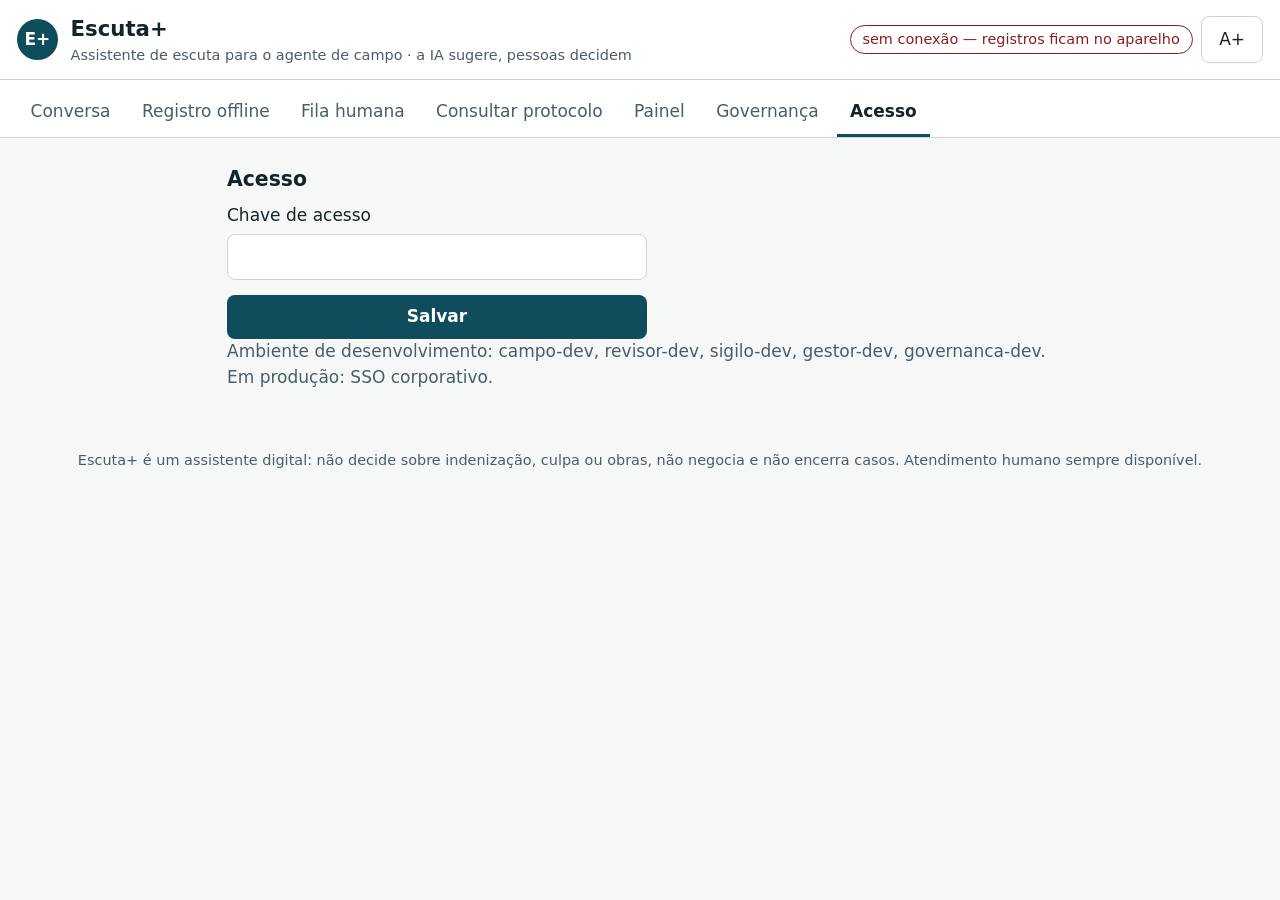
==== frontend/index.html @ 160355a7 "Implementa o agente Escuta+ (MVP seguro da spec v1.0, §18.5) Backend FastAPI + PWA do agente de camp" ====
<!DOCTYPE html>
<html lang="pt-BR">
<head>
  <meta charset="UTF-8">
  <meta name="viewport" content="width=device-width, initial-scale=1">
  <meta name="theme-color" content="#0f4c5c">
  <title>Escuta+ · Agente de campo</title>
  <link rel="manifest" href="manifest.webmanifest">
  <link rel="icon" href="icone.svg" type="image/svg+xml">
  <link rel="stylesheet" href="styles.css">
</head>
<body>
  <a class="pular" href="#conteudo">Pular para o conteúdo</a>
  <header class="topo">
    <div class="marca">
      <span class="logo" aria-hidden="true">E+</span>
      <div>
        <h1>Escuta+</h1>
        <p class="sub">Assistente de escuta para o agente de campo · a IA sugere, pessoas decidem</p>
      </div>
    </div>
    <div class="estado">
      <span id="conexao" class="pilula" role="status" aria-live="polite">verificando conexão…</span>
      <span id="pendentes" class="pilula" hidden></span>
      <button id="fonte" class="botao-sec" type="button" aria-pressed="false" title="Aumentar o tamanho do texto">A+</button>
    </div>
  </header>

  <nav class="abas" aria-label="Seções">
    <button role="tab" aria-selected="true" data-aba="conversa">Conversa</button>
    <button role="tab" aria-selected="false" data-aba="registro">Registro offline</button>
    <button role="tab" aria-selected="false" data-aba="fila">Fila humana</button>
    <button role="tab" aria-selected="false" data-aba="status">Consultar protocolo</button>
    <button role="tab" aria-selected="false" data-aba="painel">Painel</button>
    <button role="tab" aria-selected="false" data-aba="gov">Governança</button>
    <button role="tab" aria-selected="false" data-aba="config">Acesso</button>
  </nav>

  <div id="alerta-emergencia" class="emergencia" role="alert" hidden>
    <strong>Possível emergência.</strong> Oriente a ligar agora:
    <a href="tel:192">SAMU 192</a> · <a href="tel:193">Bombeiros 193</a> · <a href="tel:190">Polícia 190</a> ·
    <a href="tel:199">Defesa Civil 199</a> · <a href="tel:180">Mulher 180</a> · <a href="tel:100">Direitos Humanos 100</a>.
    O assistente não envia resgate. O registro sai com marcador de emergência e aciona a fila prioritária.
  </div>

  <main id="conteudo">
    <!-- CONVERSA -->
    <section id="aba-conversa" class="aba" aria-labelledby="t-conversa">
      <h2 id="t-conversa">Conversa assistida</h2>
      <p class="ajuda">Digite o que a pessoa disser, com as palavras dela. A pessoa pode pedir atendimento humano a qualquer momento.</p>
      <div id="chat" class="chat" role="log" aria-live="polite" aria-relevant="additions"></div>
      <div id="opcoes" class="opcoes" aria-label="Respostas rápidas"></div>
      <form id="form-chat" class="linha-envio" autocomplete="off">
        <label for="entrada" class="sr">Mensagem</label>
        <textarea id="entrada" rows="2" placeholder="Escreva aqui…" required></textarea>
        <button type="submit" class="botao">Enviar</button>
      </form>
      <div class="acoes-chat">
        <button id="nova-conversa" type="button" class="botao-sec">Nova conversa</button>
        <button id="pedir-pessoa" type="button" class="botao-sec">Pessoa pediu atendimento humano</button>
        <label class="botao-sec arquivo">Anexar foto/arquivo<input id="anexo-chat" type="file" accept="image/*,audio/*,video/*,application/pdf" hidden></label>
      </div>
    </section>

    <!-- REGISTRO OFFLINE -->
    <section id="aba-registro" class="aba" hidden aria-labelledby="t-registro">
      <h2 id="t-registro">Registro assistido (funciona sem internet)</h2>
      <p class="ajuda">O registro fica guardado cifrado neste aparelho e é enviado quando a rede voltar — sem duplicar. O código de consulta é gerado aqui e entregue à pessoa na hora.</p>
      <form id="form-registro" class="grade">
        <label>Relato (palavras da pessoa) <span class="obr">obrigatório se não houver áudio</span>
          <textarea id="r-relato" rows="5"></textarea>
        </label>
        <fieldset>
          <legend>Áudio (cidadão de primeira classe)</legend>
          <button id="gravar" type="button" class="botao-sec">● Gravar áudio</button>
          <span id="gravando" role="status"></span>
          <audio id="previa" controls hidden></audio>
          <label>Transcrição feita pelo agente (opcional)
            <textarea id="r-transcricao" rows="3"></textarea>
          </label>
          <label class="check"><input id="r-transcricao-ok" type="checkbox"> Li a transcrição para a pessoa e ela confirmou</label>
        </fieldset>
        <label>Local aproximado (comunidade, rua, referência)
          <input id="r-local" type="text" maxlength="200">
        </label>
        <label>Desde quando acontece
          <input id="r-desde" type="text" maxlength="200">
        </label>
        <fieldset>
          <legend>Identificação (a pessoa escolhe)</legend>
          <label class="check"><input type="radio" name="modo" value="anonimo" checked> Sem identificação (recebe protocolo + código)</label>
          <label class="check"><input type="radio" name="modo" value="sigiloso"> Sigilo (nome protegido)</label>
          <label class="check"><input type="radio" name="modo" value="identificado"> Identificada</label>
          <div id="campos-id" hidden>
            <label>Nome <input id="r-nome" type="text" maxlength="120"></label>
            <label>Contato para retorno <input id="r-contato" type="text" maxlength="120"></label>
          </div>
        </fieldset>
        <label class="check"><input id="r-coletiva" type="checkbox"> Demanda coletiva (não presume representação de terceiros)</label>
        <label class="check"><input id="r-pessoa" type="checkbox"> A pessoa quer falar com alguém da equipe</label>
        <label>Necessidades de acessibilidade declaradas (opcional; nunca inferidas)
          <input id="r-acess" type="text" placeholder="ex.: Libras, fonte ampliada, apoio de familiar">
        </label>
        <div class="consent">
          <p id="texto-consent">Li para a pessoa: “Guardo o que você contou só para tratar esta manifestação e prestar contas. Não faço perfil pessoal e não compartilho sem autorização, exceto obrigação legal. Você pode pedir acesso, correção e explicação ao Encarregado de Proteção de Dados.”</p>
          <label class="check"><input id="r-consent" type="checkbox" required> A pessoa concordou com o registro</label>
          <label class="check"><input id="r-notif" type="checkbox"> A pessoa quer aviso por mensagem quando o status mudar</label>
        </div>
        <button type="submit" class="botao">Guardar registro</button>
      </form>
      <div id="recibo" class="recibo" role="status" aria-live="polite" hidden></div>
      <h3>Registros neste aparelho</h3>
      <ul id="lista-local" class="lista"></ul>
      <button id="sincronizar" type="button" class="botao-sec">Sincronizar agora</button>
    </section>

    <!-- FILA -->
    <section id="aba-fila" class="aba" hidden aria-labelledby="t-fila">
      <h2 id="t-fila">Fila de atendimento humano</h2>
      <p class="ajuda">Nenhum caso sem dono. Ordenada por prioridade. Rotas sigilosas só aparecem para revisores autorizados.</p>
      <button id="atualizar-fila" type="button" class="botao-sec">Atualizar</button>
      <ul id="lista-fila" class="lista"></ul>
      <div id="caso" class="caso" hidden></div>
    </section>

    <!-- STATUS -->
    <section id="aba-status" class="aba" hidden aria-labelledby="t-status">
      <h2 id="t-status">Consultar protocolo</h2>
      <form id="form-status" class="grade estreita">
        <label>Protocolo <input id="s-protocolo" placeholder="2026-MG-000123" required></label>
        <label>Código de consulta <input id="s-codigo" inputmode="numeric" placeholder="123-456" required></label>
        <button class="botao" type="submit">Consultar</button>
      </form>
      <div id="saida-status" class="recibo" role="status" aria-live="polite" hidden></div>
    </section>

    <!-- PAINEL -->
    <section id="aba-painel" class="aba" hidden aria-labelledby="t-painel">
      <h2 id="t-painel">Indicadores agregados</h2>
      <p class="ajuda">Sem dados pessoais, sem ranking de pessoas. Células com menos de N casos aparecem como “&lt;N”. O painel informa, não decide.</p>
      <button id="carregar-painel" type="button" class="botao-sec">Carregar</button>
      <div id="painel" class="painel"></div>
    </section>

    <!-- GOVERNANÇA -->
    <section id="aba-gov" class="aba" hidden aria-labelledby="t-gov">
      <h2 id="t-gov">Desligamento seguro e auditoria</h2>
      <p class="ajuda">Somente o comitê de governança. Toda mudança exige motivo e entra na trilha de auditoria.</p>
      <div id="chaves" class="chaves"></div>
      <button id="verificar-trilha" type="button" class="botao-sec">Verificar integridade da trilha</button>
      <div id="saida-gov" class="recibo" role="status" hidden></div>
    </section>

    <!-- ACESSO -->
    <section id="aba-config" class="aba" hidden aria-labelledby="t-config">
      <h2 id="t-config">Acesso</h2>
      <form id="form-config" class="grade estreita">
        <label>Chave de acesso <input id="c-chave" type="password" autocomplete="off" required></label>
        <button class="botao" type="submit">Salvar</button>
      </form>
      <p class="ajuda">Ambiente de desenvolvimento: campo-dev, revisor-dev, sigilo-dev, gestor-dev, governanca-dev. Em produção: SSO corporativo.</p>
    </section>
  </main>

  <footer class="rodape">
    Escuta+ é um assistente digital: não decide sobre indenização, culpa ou obras, não negocia e não encerra casos. Atendimento humano sempre disponível.
  </footer>
  <script src="app.js" type="module"></script>
</body>
</html>
---- frontend/styles.css ----
:root {
  --fundo: #f6f8f8;
  --superficie: #ffffff;
  --texto: #14232a;
  --suave: #4a5d66;
  --primaria: #0f4c5c;
  --primaria-txt: #ffffff;
  --borda: #c9d5d9;
  --alerta: #8a1c1c;
  --alerta-fundo: #fde8e8;
  --ok: #1d6b3a;
  --p1: #8a1c1c; --p2: #9a4a00; --p3: #2f5d8a; --p4: #4a5d66;
  --foco: #f2a900;
  --raio: 10px;
  --base: 17px;
}
@media (prefers-color-scheme: dark) {
  :root:not([data-theme="light"]) {
    --fundo: #0e1518; --superficie: #162126; --texto: #e7eef0; --suave: #a9bcc3;
    --primaria: #5fb3c6; --primaria-txt: #08262e; --borda: #2c3d44;
    --alerta: #ffb4b4; --alerta-fundo: #3a1414; --ok: #8fd6a8;
    --p1: #ff9d9d; --p2: #ffc38a; --p3: #9cc8f0; --p4: #a9bcc3;
  }
}
:root[data-theme="dark"] {
  --fundo: #0e1518; --superficie: #162126; --texto: #e7eef0; --suave: #a9bcc3;
  --primaria: #5fb3c6; --primaria-txt: #08262e; --borda: #2c3d44;
  --alerta: #ffb4b4; --alerta-fundo: #3a1414; --ok: #8fd6a8;
}
html { font-size: var(--base); }
html.grande { --base: 21px; }
* { box-sizing: border-box; }
body { margin: 0; background: var(--fundo); color: var(--texto); font-family: system-ui, -apple-system, "Segoe UI", Roboto, sans-serif; line-height: 1.5; }
:focus-visible { outline: 3px solid var(--foco); outline-offset: 2px; }
.sr { position: absolute; width: 1px; height: 1px; overflow: hidden; clip: rect(0 0 0 0); }
.pular { position: absolute; left: -999px; top: 0; background: var(--primaria); color: var(--primaria-txt); padding: .5rem 1rem; }
.pular:focus { left: 1rem; z-index: 10; }

.topo { display: flex; flex-wrap: wrap; gap: .75rem; justify-content: space-between; align-items: center; padding: .75rem 1rem; background: var(--superficie); border-bottom: 1px solid var(--borda); }
.marca { display: flex; gap: .75rem; align-items: center; }
.logo { display: grid; place-items: center; width: 2.4rem; height: 2.4rem; border-radius: 50%; background: var(--primaria); color: var(--primaria-txt); font-weight: 700; }
h1 { font-size: 1.25rem; margin: 0; }
.sub { margin: 0; color: var(--suave); font-size: .85rem; }
.estado { display: flex; gap: .5rem; align-items: center; flex-wrap: wrap; }
.pilula { border: 1px solid var(--borda); border-radius: 999px; padding: .15rem .7rem; font-size: .85rem; }
.pilula.on { color: var(--ok); border-color: var(--ok); }
.pilula.off { color: var(--alerta); border-color: var(--alerta); }

.abas { display: flex; gap: .25rem; overflow-x: auto; padding: .5rem 1rem 0; background: var(--superficie); border-bottom: 1px solid var(--borda); }
.abas button { background: none; border: 0; border-bottom: 3px solid transparent; padding: .6rem .8rem; font: inherit; color: var(--suave); cursor: pointer; white-space: nowrap; min-height: 44px; }
.abas button[aria-selected="true"] { color: var(--texto); border-bottom-color: var(--primaria); font-weight: 600; }

main { max-width: 860px; margin: 0 auto; padding: 1rem; }
h2 { font-size: 1.2rem; margin: .5rem 0; }
h3 { font-size: 1.05rem; margin-top: 1.5rem; }
.ajuda { color: var(--suave); margin-top: 0; }

.emergencia { background: var(--alerta-fundo); color: var(--alerta); border-left: 6px solid var(--alerta); padding: .8rem 1rem; margin: .75rem 1rem 0; border-radius: var(--raio); }
.emergencia a { color: inherit; font-weight: 700; }

.chat { background: var(--superficie); border: 1px solid var(--borda); border-radius: var(--raio); padding: 1rem; min-height: 280px; max-height: 55vh; overflow-y: auto; display: flex; flex-direction: column; gap: .6rem; }
.msg { max-width: 85%; padding: .6rem .8rem; border-radius: 14px; white-space: pre-wrap; }
.msg.agente { background: color-mix(in srgb, var(--primaria) 12%, var(--superficie)); align-self: flex-start; border-top-left-radius: 4px; }
.msg.usuario { background: var(--fundo); border: 1px solid var(--borda); align-self: flex-end; border-top-right-radius: 4px; }
.msg.emerg { border: 2px solid var(--alerta); }
.msg .meta { display: block; font-size: .8rem; color: var(--suave); margin-top: .3rem; }
.opcoes { display: flex; gap: .5rem; flex-wrap: wrap; margin: .6rem 0; }
.opcoes button { border: 1px solid var(--primaria); background: var(--superficie); color: var(--texto); border-radius: 999px; padding: .4rem .9rem; font: inherit; min-height: 44px; cursor: pointer; }
.linha-envio { display: flex; gap: .5rem; }
.linha-envio textarea { flex: 1; }
.acoes-chat { display: flex; gap: .5rem; flex-wrap: wrap; margin-top: .6rem; }

select, textarea, input[type="text"], input[type="password"], input:not([type]), input[inputmode] { width: 100%; font: inherit; color: var(--texto); background: var(--superficie); border: 1px solid var(--borda); border-radius: 8px; padding: .55rem .7rem; }
.botao, .botao-sec { font: inherit; border-radius: 8px; padding: .55rem 1rem; min-height: 44px; cursor: pointer; }
.botao { background: var(--primaria); color: var(--primaria-txt); border: 0; font-weight: 600; }
.botao-sec { background: var(--superficie); color: var(--texto); border: 1px solid var(--borda); }
.arquivo { display: inline-flex; align-items: center; }

.grade { display: grid; gap: .9rem; }
.grade.estreita { max-width: 420px; }
.grade label { display: grid; gap: .3rem; font-weight: 500; }
.grade label.check { display: flex; gap: .5rem; align-items: center; font-weight: 400; }
fieldset { border: 1px solid var(--borda); border-radius: var(--raio); padding: .8rem; display: grid; gap: .5rem; }
legend { font-weight: 600; padding: 0 .3rem; }
.obr { color: var(--suave); font-weight: 400; font-size: .85rem; }
.consent { background: var(--superficie); border: 1px dashed var(--borda); border-radius: var(--raio); padding: .8rem; }
.consent p { margin-top: 0; color: var(--suave); }

.recibo { margin-top: 1rem; background: var(--superficie); border: 2px solid var(--primaria); border-radius: var(--raio); padding: 1rem; }
.recibo .grande { font-size: 1.4rem; font-weight: 700; letter-spacing: .03em; }
.lista { list-style: none; padding: 0; display: grid; gap: .5rem; }
.lista li { background: var(--superficie); border: 1px solid var(--borda); border-radius: var(--raio); padding: .7rem .9rem; display: flex; flex-wrap: wrap; gap: .5rem; justify-content: space-between; align-items: center; }
.prio { font-weight: 700; padding: .05rem .5rem; border-radius: 6px; border: 2px solid currentColor; }
.prio.P1 { color: var(--p1); } .prio.P2 { color: var(--p2); } .prio.P3 { color: var(--p3); } .prio.P4 { color: var(--p4); }
.caso { background: var(--superficie); border: 1px solid var(--borda); border-radius: var(--raio); padding: 1rem; margin-top: 1rem; }
.caso blockquote { margin: .5rem 0; padding: .5rem .8rem; border-left: 4px solid var(--primaria); background: var(--fundo); white-space: pre-wrap; }
.ia { font-size: .85rem; color: var(--suave); }
.painel { display: grid; gap: .8rem; grid-template-columns: repeat(auto-fit, minmax(220px, 1fr)); margin-top: 1rem; }
.cartao { background: var(--superficie); border: 1px solid var(--borda); border-radius: var(--raio); padding: .8rem; }
.cartao h4 { margin: 0 0 .4rem; font-size: .95rem; }
.cartao table { width: 100%; border-collapse: collapse; font-size: .9rem; }
.cartao td { padding: .15rem 0; border-bottom: 1px solid var(--borda); }
.cartao td:last-child { text-align: right; font-variant-numeric: tabular-nums; }
.chaves { display: grid; gap: .5rem; margin-bottom: 1rem; }
.rodape { text-align: center; color: var(--suave); font-size: .85rem; padding: 1.5rem 1rem; }
@media (max-width: 560px) { .msg { max-width: 95%; } .linha-envio { flex-direction: column; } }
select { min-height: 44px; }
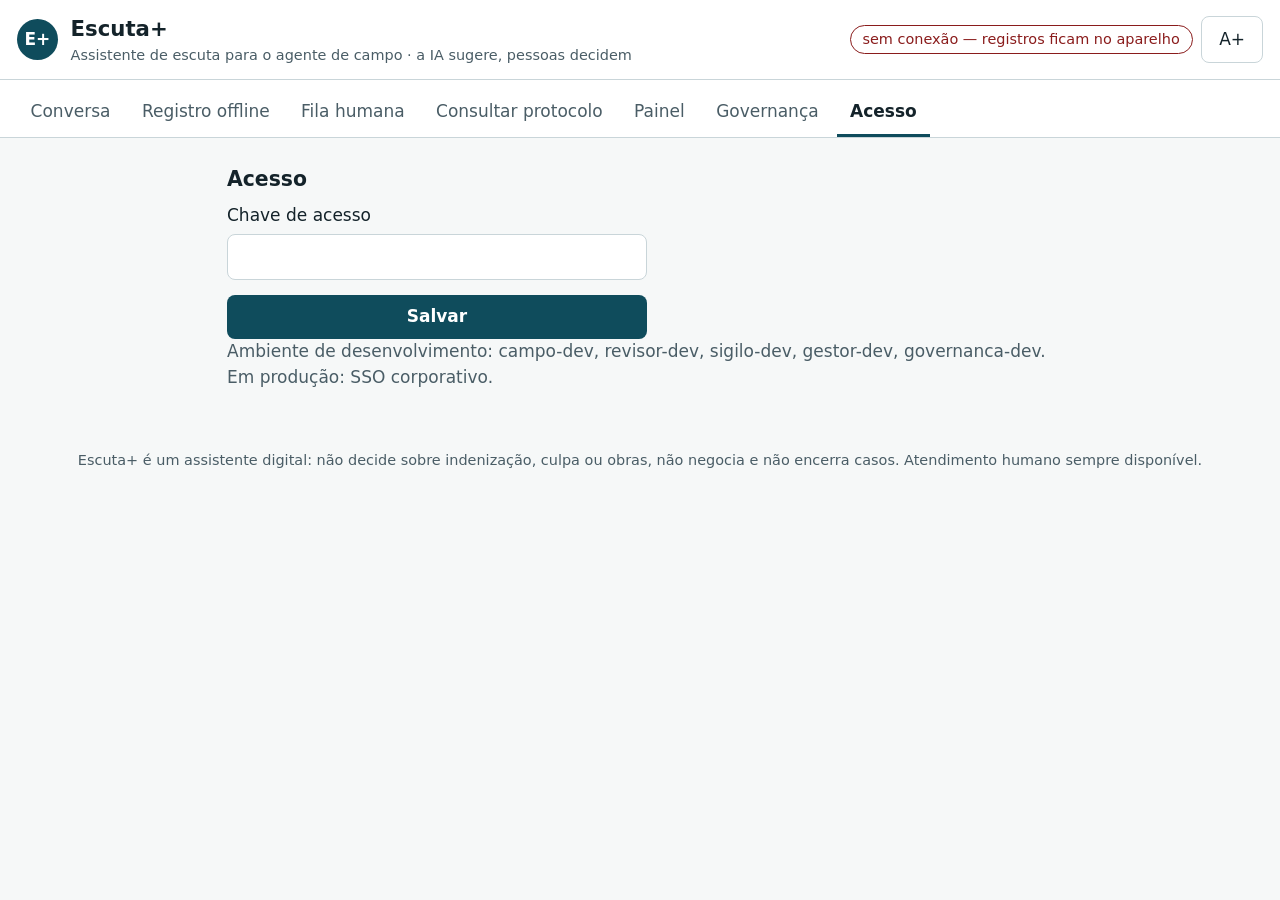
==== commit f087d56f: "Deploy ponta a ponta: Fly.io (gru) + Netlify com proxy assinado - Dockerfile (usuário não-root) e fl" ====
--- a/frontend/index.html
+++ b/frontend/index.html
@@ -165,6 +165,7 @@
   <footer class="rodape">
     Escuta+ é um assistente digital: não decide sobre indenização, culpa ou obras, não negocia e não encerra casos. Atendimento humano sempre disponível.
   </footer>
+  <script src="config.js"></script>
   <script src="app.js" type="module"></script>
 </body>
 </html>
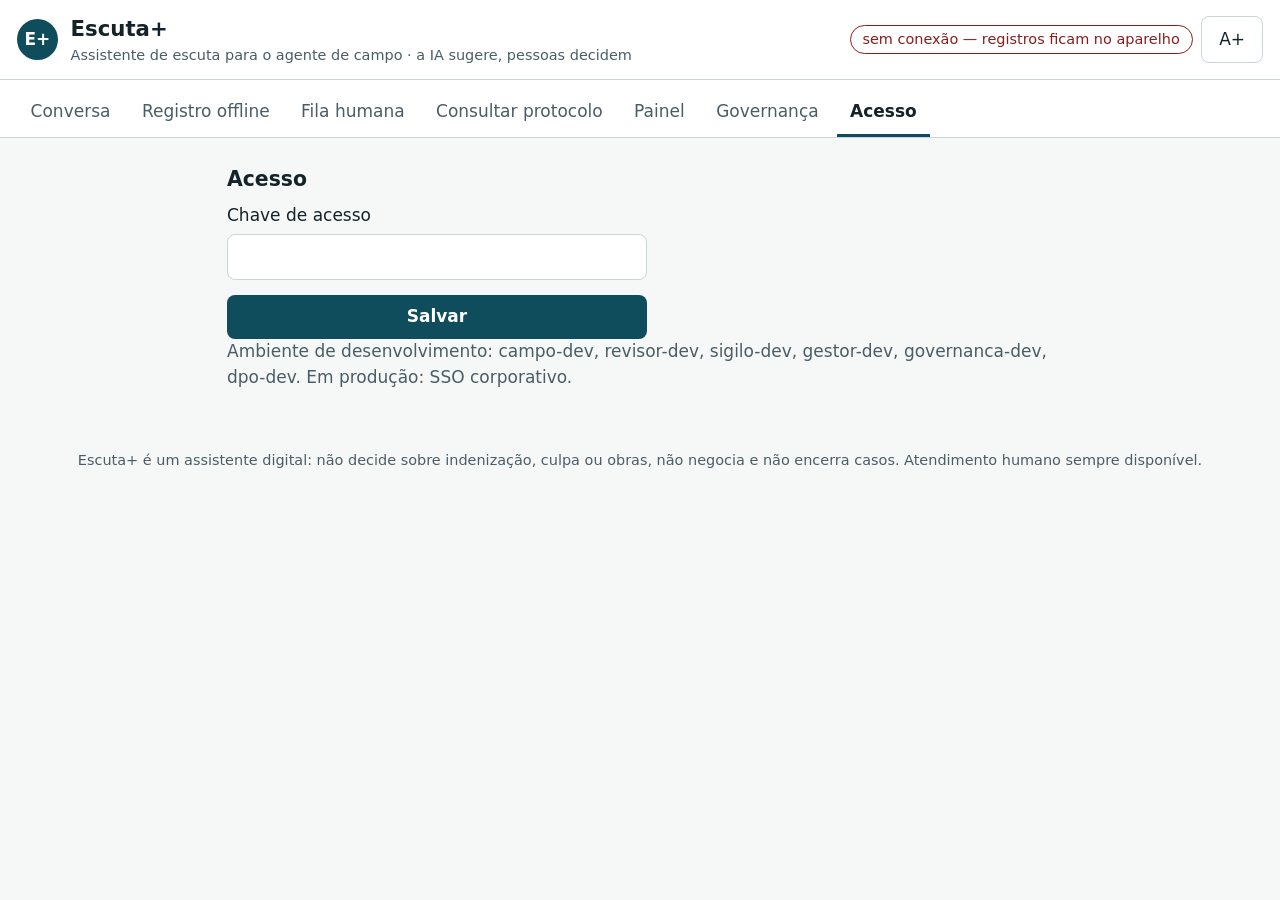
==== commit b9f92498: "LGPD antes do piloto: rotação de chave, retenção e direitos do titular - Rotação da chave de cifra s" ====
--- a/frontend/index.html
+++ b/frontend/index.html
@@ -132,6 +132,30 @@
         <button class="botao" type="submit">Consultar</button>
       </form>
       <div id="saida-status" class="recibo" role="status" aria-live="polite" hidden></div>
+      <div id="direitos" class="direitos" hidden>
+        <h3>Seus dados e seus direitos</h3>
+        <p class="ajuda">Com o mesmo protocolo e código, a pessoa pode ver tudo o que foi guardado, corrigir, parar avisos ou fazer um pedido ao Encarregado de Proteção de Dados (LGPD).</p>
+        <div class="acoes-chat">
+          <button id="d-baixar" type="button" class="botao-sec">Baixar meus dados</button>
+          <button id="d-corrigir" type="button" class="botao-sec">Corrigir ou completar</button>
+          <button id="d-avisos" type="button" class="botao-sec">Parar avisos</button>
+        </div>
+        <form id="form-pedido" class="grade estreita">
+          <label>Pedido ao Encarregado de Dados
+            <select id="d-tipo">
+              <option value="revisao_humana">Revisão por uma pessoa</option>
+              <option value="explicacao">Explicação de como meus dados são usados</option>
+              <option value="anonimizacao">Tirar meu nome e contato</option>
+              <option value="eliminacao">Apagar meus dados</option>
+              <option value="outro">Outro</option>
+            </select>
+          </label>
+          <label>Detalhe (opcional) <textarea id="d-detalhe" rows="2"></textarea></label>
+          <p class="ajuda">Alguns registros podem precisar ser guardados por obrigação legal. Nesse caso, o Encarregado explica o motivo e por quanto tempo.</p>
+          <button class="botao" type="submit">Enviar pedido</button>
+        </form>
+        <div id="saida-direitos" class="recibo" role="status" aria-live="polite" hidden></div>
+      </div>
     </section>
 
     <!-- PAINEL -->
@@ -158,7 +182,7 @@
         <label>Chave de acesso <input id="c-chave" type="password" autocomplete="off" required></label>
         <button class="botao" type="submit">Salvar</button>
       </form>
-      <p class="ajuda">Ambiente de desenvolvimento: campo-dev, revisor-dev, sigilo-dev, gestor-dev, governanca-dev. Em produção: SSO corporativo.</p>
+      <p class="ajuda">Ambiente de desenvolvimento: campo-dev, revisor-dev, sigilo-dev, gestor-dev, governanca-dev, dpo-dev. Em produção: SSO corporativo.</p>
     </section>
   </main>
 
